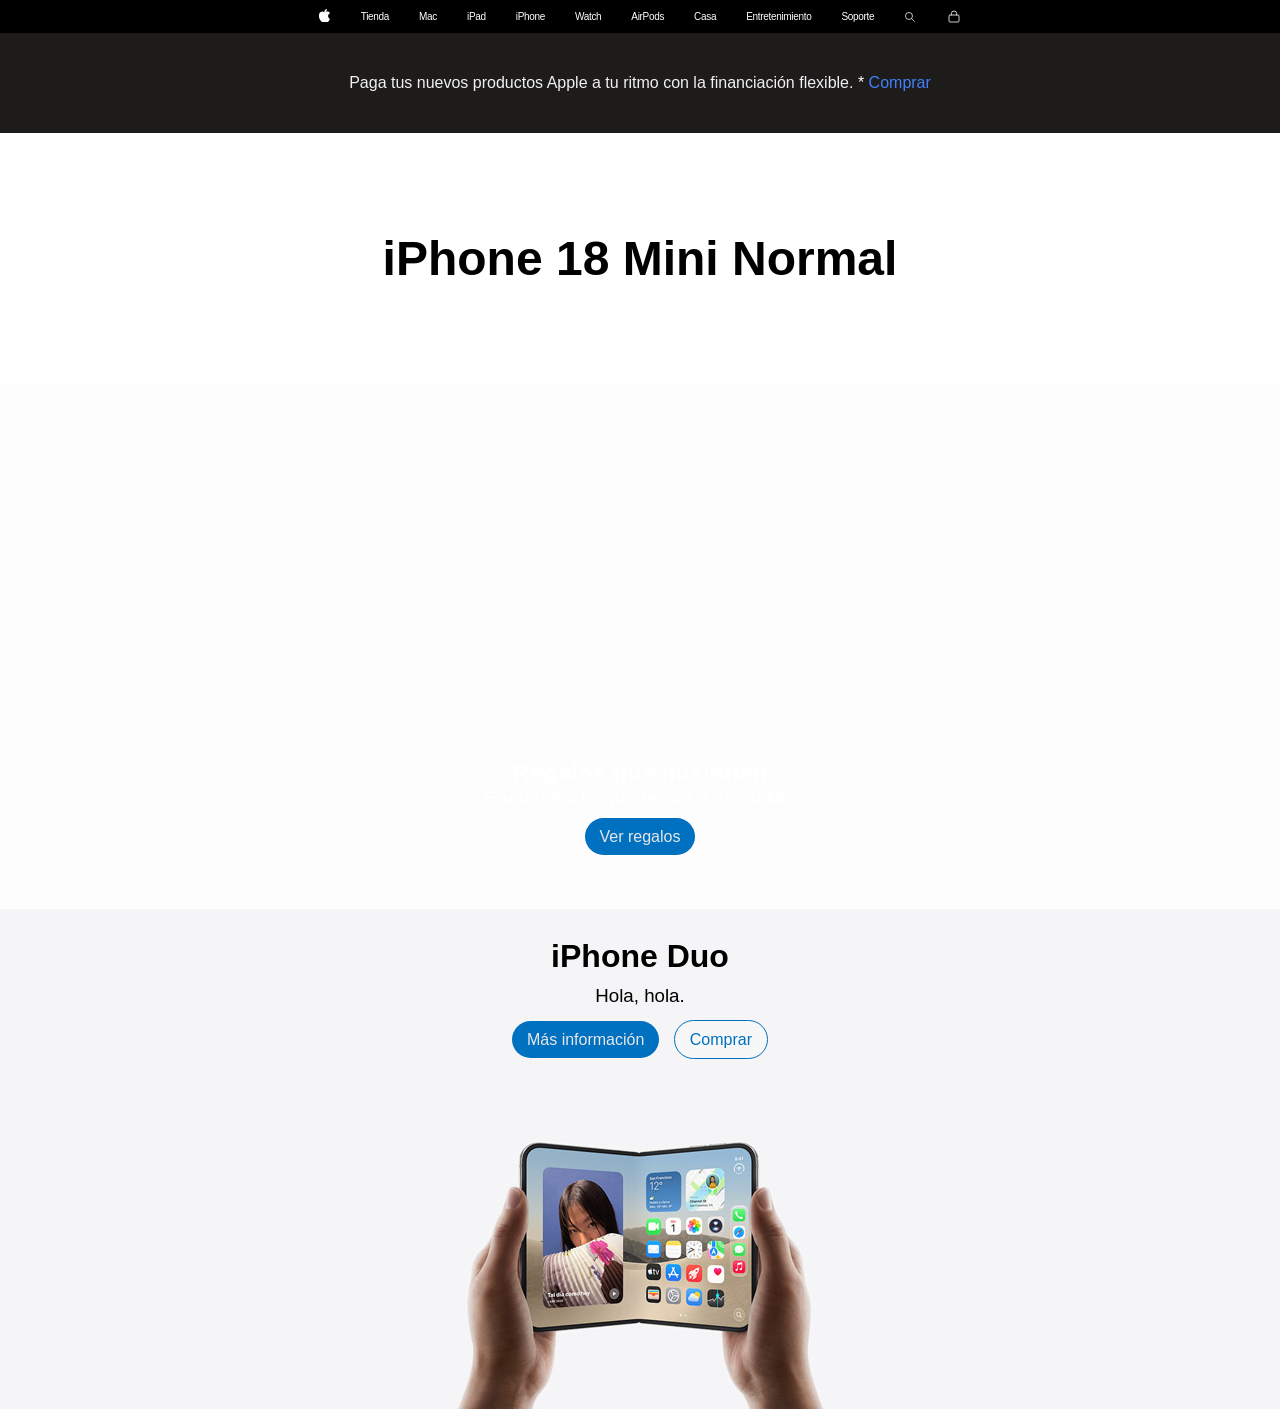
==== tareas_clas/pagina_iphone/index.html @ f36c9e4a "Añadir pagina de iPhone con estilos y tareas de HTML" ====
<!DOCTYPE html>
<html lang="en">
  <head>
    <meta charset="UTF-8" />
    <meta name="viewport" content="width=device-width, initial-scale=1.0" />
    <title>clase layout</title>
    <link rel="stylesheet" href="style.css" />
  </head>

  <body>
    <!-- esto es una navigation bar-->
    <div class="navbar">
      <div class="item">
        <svg
          xmlns="http://www.w3.org/2000/svg"
          viewBox="0 0 814 1000"
          width="13"
          height="13"
          aria-label="Apple logo"
        >
          <path
            fill="#FFFFFF"
            d="M788.1 340.9c-5.8 4.5-108.7 63.1-107.5 196.5
                1.3 160.9 140.7 214.6 142.3 215.1-0.9 3.8-22.1 76-73 150.7
                -44.1 64.5-89.9 128.8-160.1 130.1-68.9 1.3-91-40.8-170-40.8
                -79.1 0-103.7 39.5-168.7 4.1-67.7 2.5-119.3-68-163.7-132.3
                -90.8-131.1-160.1-370.4-66.9-532.4 46.2-80.4 128.9-131.1
                218.7-132.4 64.5-1.3 125.5 43.3 170 43.3 44.5 0 128-53.6
                215.8-45.8 36.8 1.5 140.2 14.9 206.9 105.9zM546.7 135.7
                C582.9 92.4 607 32.5 600.3 0c-52.1 2.1-115.2 34.7-152.6 78
                -33.5 38.4-62.8 99.5-54.9 158 58.1 4.5 117.3-29.5 153.9-77.8z"
          />
        </svg>
      </div>
      <div class="item">Tienda</div>
      <div class="item">Mac</div>
      <div class="item">iPad</div>
      <div class="item">iPhone</div>
      <div class="item">Watch</div>
      <div class="item">AirPods</div>
      <div class="item">Casa</div>
      <div class="item">Entretenimiento</div>
      <div class="item">Soporte</div>
      <div class="item" style="margin-top: 18px">
        <svg
          xmlns="http://www.w3.org/2000/svg"
          width="12"
          height="12"
          viewBox="0 0 24 24"
          fill="none"
        >
          <circle cx="10" cy="10" r="7" stroke="#fff" stroke-width="1.5" />
          <line
            x1="15.5"
            y1="15.5"
            x2="21"
            y2="21"
            stroke="#fff"
            stroke-width="1.5"
            stroke-linecap="round"
          />
        </svg>
      </div>
      <div class="item" style="margin-top: 18px">
        <svg
          xmlns="http://www.w3.org/2000/svg"
          width="16"
          height="16"
          viewBox="0 0 24 24"
          fill="none"
        >
          <path
            d="M8 9V7a4 4 0 1 1 8 0v2"
            stroke="white"
            stroke-width="1.2"
            stroke-linecap="round"
          />
          <rect
            x="4.5"
            y="9"
            width="15"
            height="10.5"
            rx="1.5"
            stroke="white"
            stroke-width="1.2"
          />
        </svg>
      </div>
    </div>
    <!-- Esto es una sección para anunciar financiación-->
    <section class="banner-financiacion">
      <p>
        Paga tus nuevos productos Apple a tu ritmo con la financiación flexible.
        <a id="asterisco" href="www.google.es">*</a>
        <a href="www.google.es">Comprar</a>
      </p>
    </section>
    <section class="blanca">
      <h1>iPhone 18 Mini Normal</h1>
    </section>

    <section class="regalos-que-ilusionan">
      <div class="bloque">
        <h1>Regalos que ilusionan</h1>
        <h3>Encuentra lo que les va a encantar.</h3>
        <div><a class="button"> Ver regalos </a></div>
      </div>
    </section>

    <section class="duo">
      <div id="DUO" class="text-duo">
        <h1>iPhone Duo</h1>
        <h3>Hola, hola.</h3>
          <div class="buttons-duo">
            <a class="button-info" href="#DUO">Más información</a>
            <a class="button-buy" href="#DUO">Comprar</a>
          </div>
      </div>
      <img class="img-duo" src="./apple_duo_img.jpg" alt="iPhone Duo" />
    </section>

    <section class="negra"></section>
    <!-- esto es menú inferior-->
    <div class="footer"></div>
  </body>
</html>
---- tareas_clas/pagina_iphone/style.css ----
:root {
  --azul: rgb(0, 112, 192);
  --blanco: white;
  --negro: black;
  --gris-claro: rgb(231, 231, 231);
}

body {
  background-color: rgba(252, 252, 252, 0.555);
  margin: 0px;
  font-family: -apple-system, BlinkMacSystemFont, "SF Pro Display",
    "SF Pro Text", "Helvetica Neue", Arial, sans-serif;
  -webkit-font-smoothing: antialiased;
  -moz-osx-font-smoothing: grayscale;
}

.navbar {
  background-color: var(--negro);
  color: var(--blanco);
  height: 33px;
  display: flex;
  align-items: center;
  justify-content: center;
  letter-spacing: -0.02em;
}

.navbar .item {
  margin: 15px;
  font-family: "SF Pro Text", -apple-system, BlinkMacSystemFont,
    "Helvetica Neue", Arial, sans-serif;
  font-size: x-small;
  font-weight: 200;
}

section {
  display: flex;
  align-items: center;
  justify-content: center;
}

section.blanca {
  background-color: var(--blanco);
  height: 250px;
  text-align: center;
  font-size: xx-large;
}

section.negra {
  background-color: var(--negro);
  color: var(--blanco);
}

section.banner-financiacion {
  background-color: #1e1b1b;
  color: rgb(241, 241, 241);
  height: 100px;
  text-align: center;
  font-size: smmall;
  font-weight: 400;
}

section.regalos-que-ilusionan {
  background-image: url("https://www.apple.com/v/homepage/images/holiday-2026/a/hero_holiday_2026_pink__bc2rstir59lu_large.jpg");
  display: flex;
  flex-direction: column;
  justify-content: flex-end;
  height: 500px;
  background-size: cover;
  background-position-x: -715px;
  margin: 0.8rem 0 0.8rem 0;
}

.bloque {
  display: flex;
  flex-direction: column;
  justify-content: center;
  text-align: center;
  margin: 30px 30px 50px 30px;
  color: var(--blanco);
  h1 {
    margin-bottom: 0px;
  }
  h3 {
    margin-top: 0px;
  }
}

a.button {
  background-color: var(--azul);
  border-style: none;
  padding: 10px 15px;
  color: var(--gris-claro);
  border-radius: 20px;
}

a.button:hover {
  text-decoration: none;
  background-color: rgb(17, 156, 255);
}

h1,
h2,
h3 {
  font-family: "SF Pro Display", -apple-system, BlinkMacSystemFont,
    "Helvetica Neue", Arial, sans-serif;
}

p,
a,
.footer {
  font-family: "SF Pro Text", -apple-system, BlinkMacSystemFont,
    "Helvetica Neue", Arial, sans-serif;
}

a {
  color: rgb(64, 129, 252);
  text-decoration: none;
}

#asterisco {
  color: var(--blanco);
  text-decoration: none;
  transition: all 0.15s ease;
}

#asterisco:hover {
  color: rgb(7, 110, 194);
}

/* Apartado de iPhone Duo */
.duo {
  position: relative;
  display: flex;
  flex-direction: column;
  align-items: center;
  justify-content: flex-start;
  background-color: #f5f5f7;
  text-align: center;
}

.duo .text-duo {
  position: absolute;
  top: 20px;
}

.duo h1 {
  font-size: 2rem;
  font-weight: bold;
  margin: 0.6rem 0;
}

.duo h3 {
  margin-top: 0.4rem;
  font-weight: 400;
  margin-bottom: 1.5rem;
}

.button-info {
  background-color: var(--azul);
  padding: 10px 15px;
  color: var(--gris-claro);
  border-radius: 20px;
  margin-right: 10px;
}

.button-buy {
  background-color: rgb(247, 247, 247);
  padding: 10px 15px;
  color: var(--azul);
  border-radius: 20px;
  border: 1px solid var(--azul);
}

.buttons-duo {
  margin-top: 0.8rem;
}
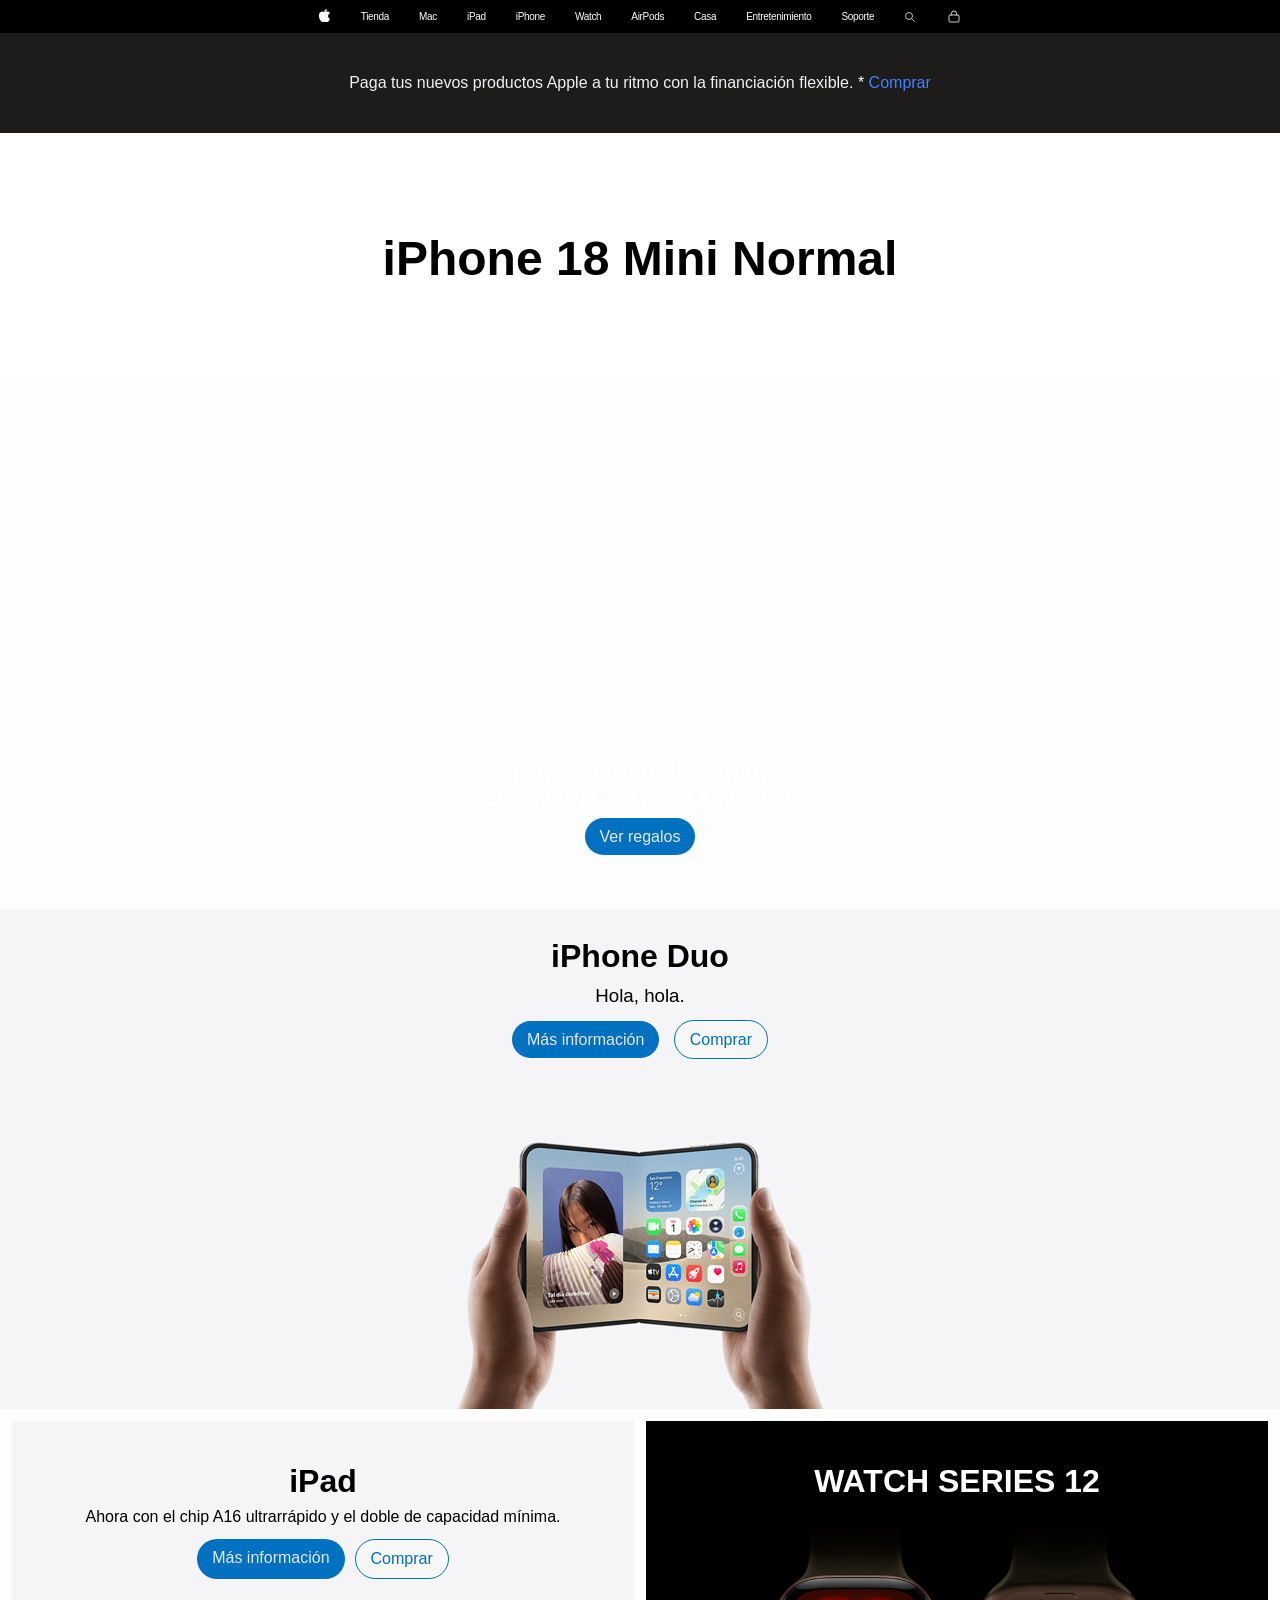
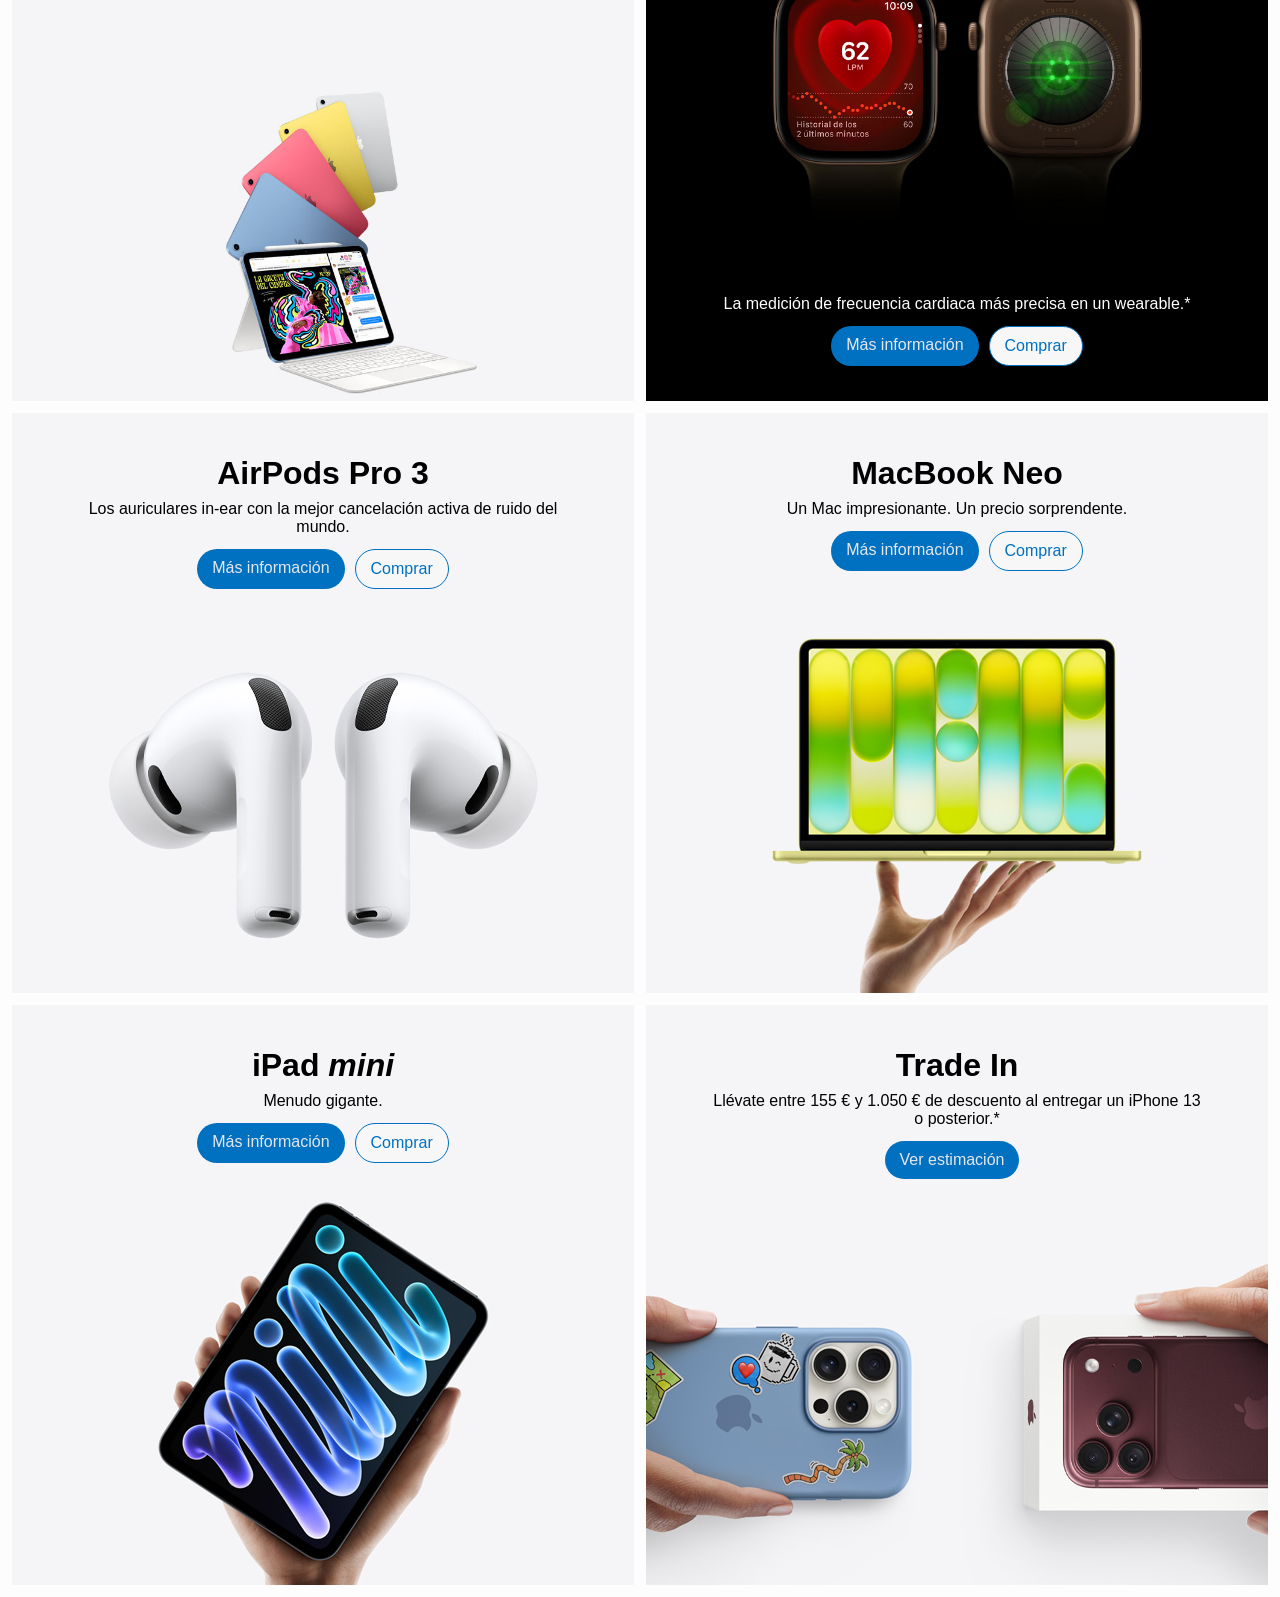
==== commit 5dbffb45: "Actualizar pagina iPhone: cuadricula unificada de 6 productos estilo Apple" ====
--- a/tareas_clas/pagina_iphone/index.html
+++ b/tareas_clas/pagina_iphone/index.html
@@ -119,8 +119,74 @@
       <img class="img-duo" src="./apple_duo_img.jpg" alt="iPhone Duo" />
     </section>
 
-    <section class="negra"></section>
-    <!-- esto es menú inferior-->
-    <div class="footer"></div>
+    <section class="partida">      <div class="tarjeta">
+        <div class="text-tarjeta">
+          <h1>iPad</h1>
+          <h3>Ahora con el chip A16 ultrarrápido y el doble de capacidad mínima.</h3>
+          <div class="buttons-tarjeta">
+            <a href="#" class="button-info">Más información</a>
+            <a href="#" class="button-buy">Comprar</a>
+          </div>
+        </div>
+        <img src="ipad.jpg" alt="Apple iPad" class="img-tarjeta" />
+      </div>
+      <div class="tarjeta tarjeta-watch">
+        <div class="text-tarjeta">
+          <h1>WATCH SERIES 12</h1>
+        </div>
+        <div class="text-tarjeta-bottom">
+          <h3>La medición de frecuencia cardiaca más precisa en un wearable.*</h3>
+          <div class="buttons-tarjeta">
+            <a href="#" class="button-info">Más información</a>
+            <a href="#" class="button-buy">Comprar</a>
+          </div>
+        </div>
+        <img src="apple_watch.jpg" alt="Apple Watch series 12" class="img-tarjeta" />
+      </div>
+      <div class="tarjeta">
+        <div class="text-tarjeta">
+          <h1>AirPods Pro 3</h1>
+          <h3>Los auriculares in-ear con la mejor cancelación activa de ruido del mundo.</h3>
+          <div class="buttons-tarjeta">
+            <a href="#" class="button-info">Más información</a>
+            <a href="#" class="button-buy">Comprar</a>
+          </div>
+        </div>
+        <img src="airpods.jpg" alt="AirPods Pro 3" class="img-tarjeta" />
+      </div>
+      <div class="tarjeta">
+        <div class="text-tarjeta">
+          <h1>MacBook Neo</h1>
+          <h3>Un Mac impresionante. Un precio sorprendente.</h3>
+          <div class="buttons-tarjeta">
+            <a href="#" class="button-info">Más información</a>
+            <a href="#" class="button-buy">Comprar</a>
+          </div>
+        </div>
+        <img src="macbook_neo.jpg" alt="MacBook Neo" class="img-tarjeta" />
+      </div>
+      <div class="tarjeta">
+        <div class="text-tarjeta">
+          <h1>iPad <i>mini</i></h1>
+          <h3>Menudo gigante.</h3>
+          <div class="buttons-tarjeta">
+            <a href="#" class="button-info">Más información</a>
+            <a href="#" class="button-buy">Comprar</a>
+          </div>
+        </div>
+        <img src="ipad_mini.jpg" alt="iPad mini" class="img-tarjeta" />
+      </div>
+      <div class="tarjeta">
+        <div class="text-tarjeta">
+          <h1>Trade In</h1>
+          <h3>Llévate entre 155 € y 1.050 € de descuento al entregar un iPhone 13 o posterior.*</h3>
+          <div class="buttons-tarjeta">
+            <a href="#" class="button-info">Ver estimación</a>
+          </div>
+        </div>
+        <img src="trade_in.jpg" alt="Apple Trade In" class="img-tarjeta" />
+      </div>
+    </section>
+    <section class="negra"></section>    <div class="footer"></div>
   </body>
 </html>
--- a/tareas_clas/pagina_iphone/style.css
+++ b/tareas_clas/pagina_iphone/style.css
@@ -174,3 +174,77 @@
 .buttons-duo {
   margin-top: 0.8rem;
 }
+
+/* Cuadrícula de 6 productos estilo Apple */
+.partida {
+  display: grid;
+  grid-template-columns: 1fr 1fr;
+  gap: 12px;
+  padding: 12px;
+  box-sizing: border-box;
+}
+
+.tarjeta {
+  position: relative;
+  display: flex;
+  flex-direction: column;
+  align-items: center;
+  justify-content: flex-start;
+  text-align: center;
+  background-color: #f5f5f7;
+  overflow: hidden;
+  height: 580px;
+}
+
+.tarjeta .text-tarjeta {
+  position: absolute;
+  top: 6%;
+  left: 0;
+  right: 0;
+  display: flex;
+  flex-direction: column;
+  align-items: center;
+  z-index: 1;
+}
+
+.tarjeta h1 {
+  font-size: 2rem;
+  font-weight: 600;
+  margin: 0.5rem 0 0.3rem 0;
+}
+
+.tarjeta h3 {
+  font-size: 1rem;
+  font-weight: 400;
+  margin: 0.2rem 0 0.8rem 0;
+  max-width: 80%;
+}
+
+.img-tarjeta {
+  width: 100%;
+  height: 100%;
+  object-fit: cover;
+  display: block;
+}
+
+.buttons-tarjeta {
+  display: flex;
+  justify-content: center;
+}
+
+/* Tarjeta oscura Watch */
+.tarjeta-watch {
+  background-color: black;
+  color: var(--blanco);
+}
+
+.tarjeta-watch .text-tarjeta-bottom {
+  position: absolute;
+  bottom: 6%;
+  left: 0;
+  right: 0;
+  display: flex;
+  flex-direction: column;
+  align-items: center;
+  z-index: 1;
+}
